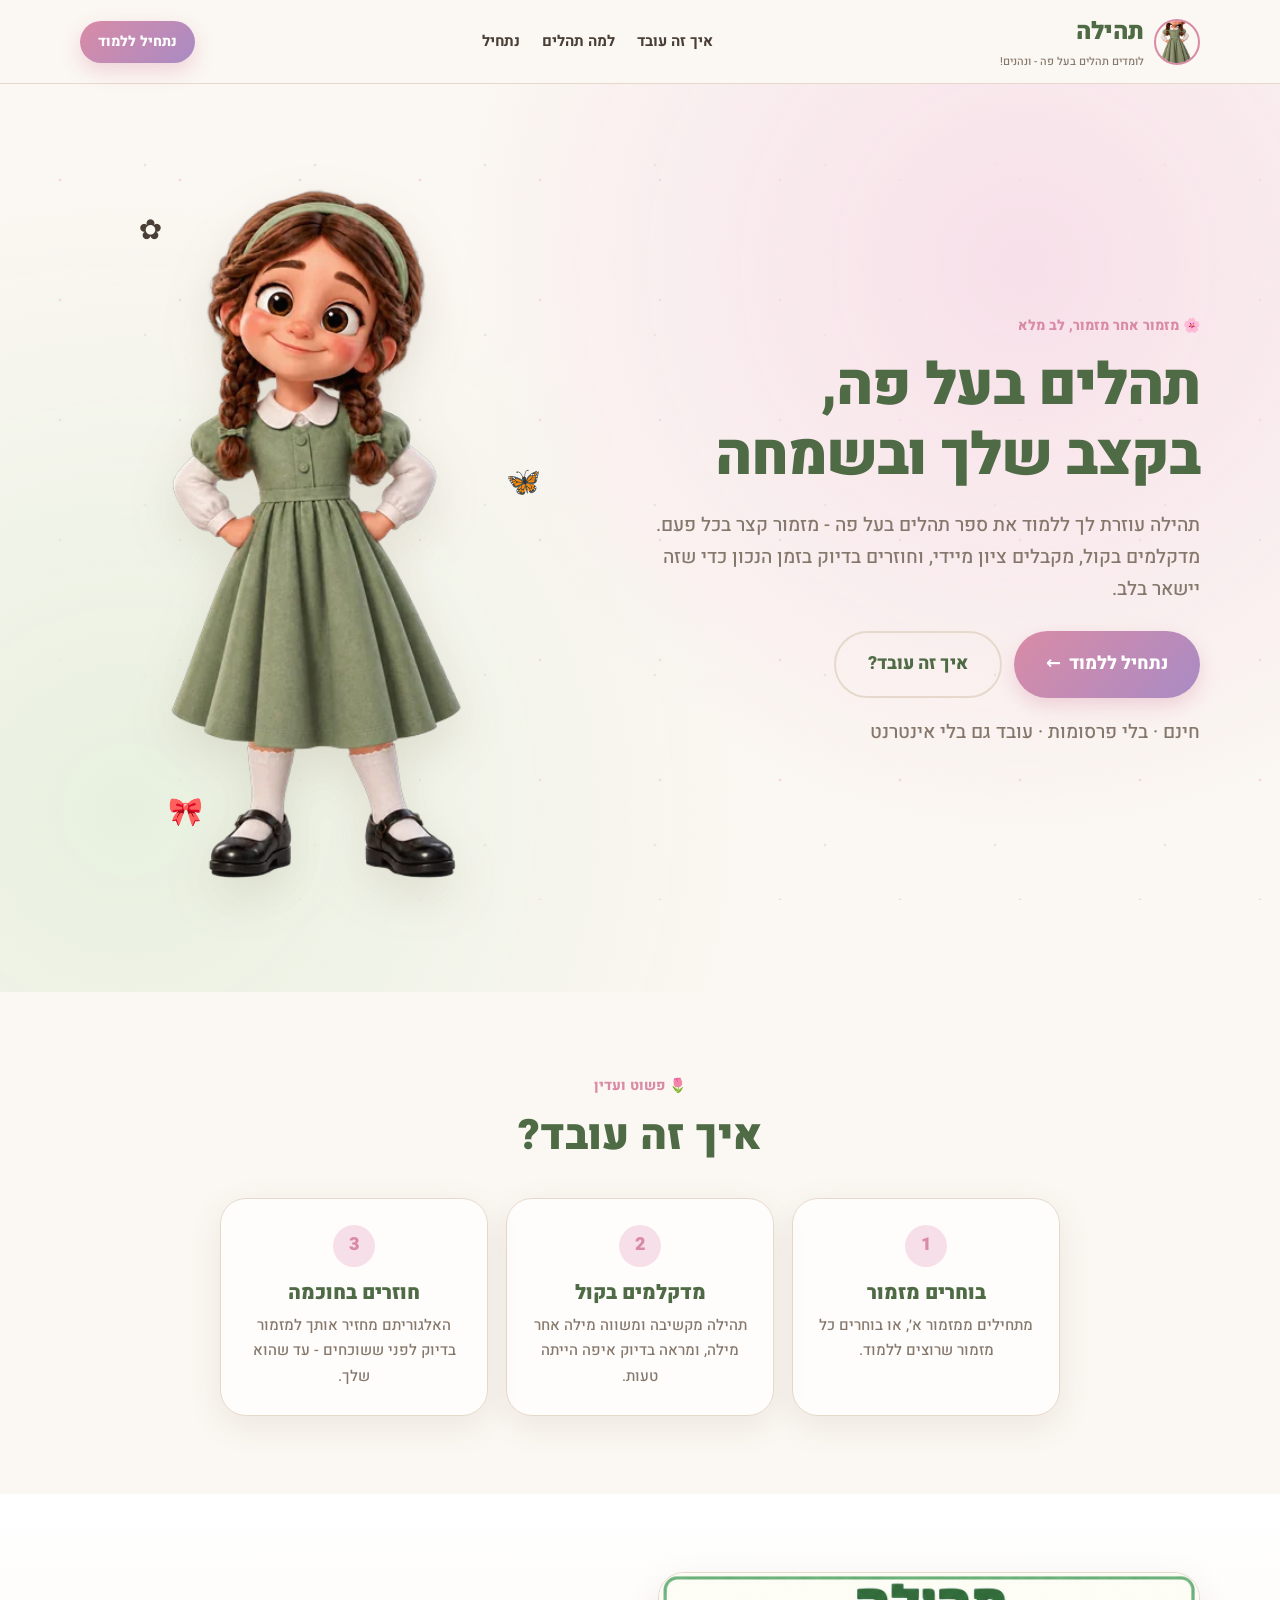
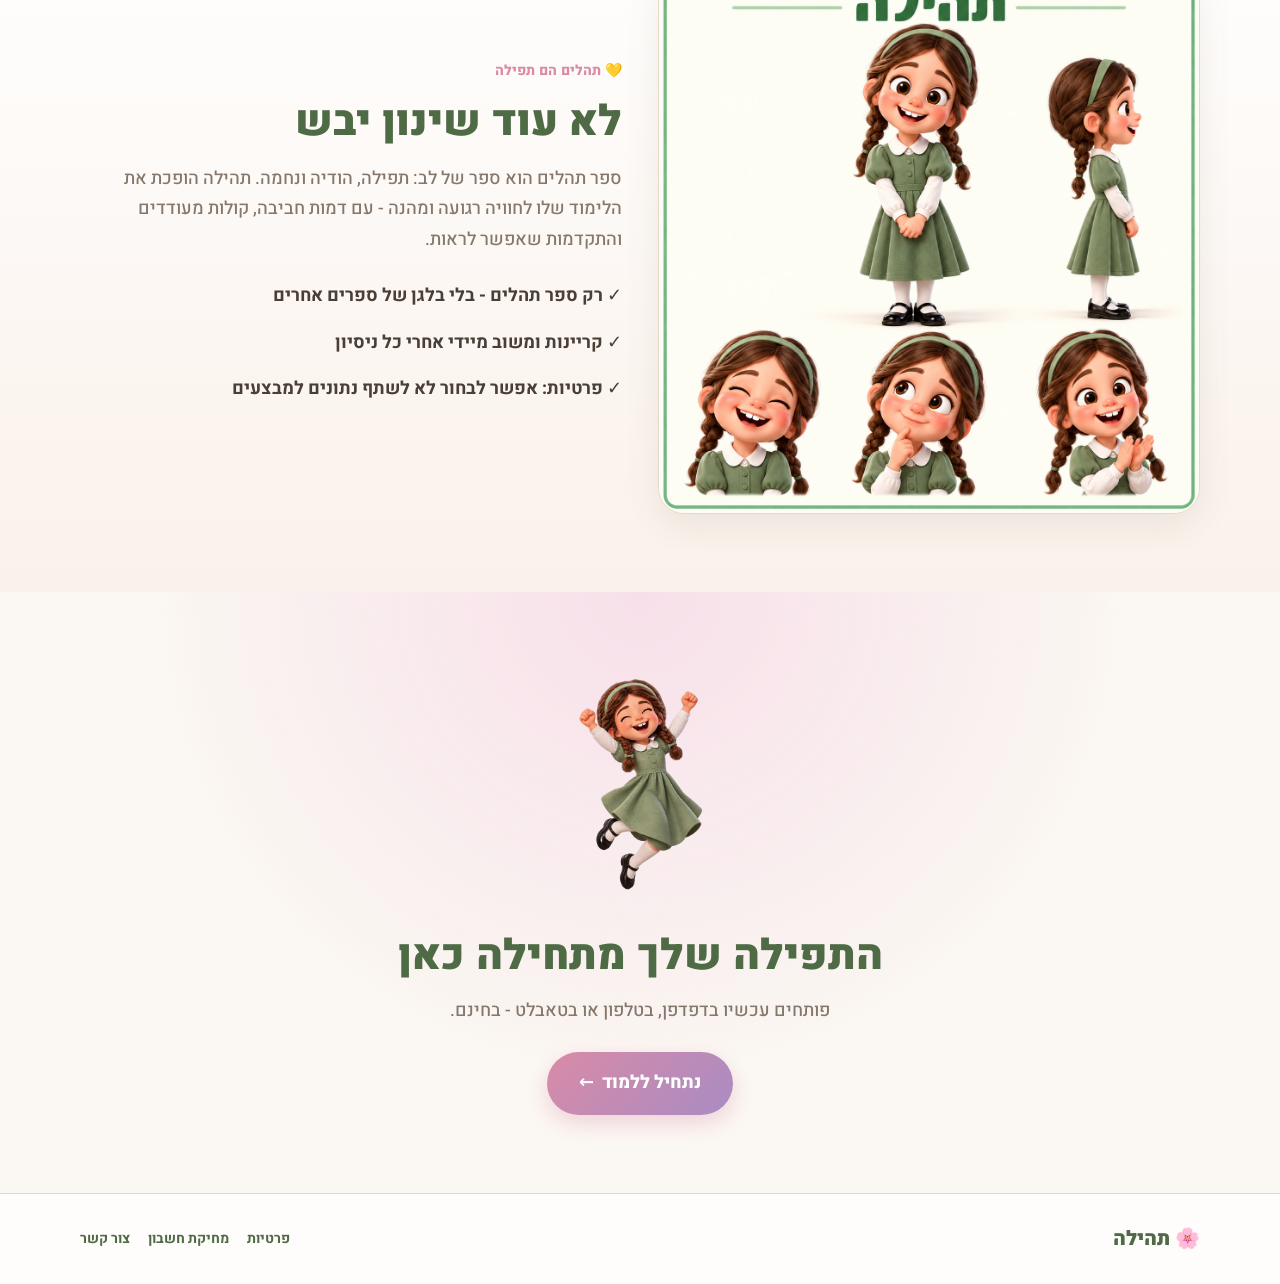
==== index.html @ 64737d5e "Tehila marketing homepage standalone site" ====
<!DOCTYPE html>
<html lang="he" dir="rtl">
<head>
<meta charset="UTF-8">
<meta name="viewport" content="width=device-width, initial-scale=1">
<title>תהילה - לומדת תהלים בעל פה, ונהנית!</title>
<meta name="description" content="תהילה: אפליקציה חינמית ללמידת ספר תהלים בעל פה. מזמור אחר מזמור, דקלום בקול, ציון מיידי וחזרות חכמות. בלי פרסומות.">
<meta name="theme-color" content="#a78b6d">
<link rel="icon" href="assets/img/logo.webp" type="image/webp">
<link rel="preconnect" href="https://fonts.googleapis.com">
<link rel="preconnect" href="https://fonts.gstatic.com" crossorigin>
<link href="https://fonts.googleapis.com/css2?family=Heebo:wght@400;500;700;800;900&family=Rubik:wght@400;600;800&display=swap" rel="stylesheet">
<link rel="stylesheet" href="styles.css">
<script src="config.js"></script>
</head>
<body>
<div class="petals" aria-hidden="true"></div>
<header class="site-header">
  <div class="wrap header-row">
    <a class="brand" href="#top" aria-label="תהילה - לראש הדף">
      <img src="assets/img/logo.webp" width="46" height="46" alt="" class="brand-ico">
      <span class="brand-txt"><strong>תהילה</strong><small>לומדים תהלים בעל פה - ונהנים!</small></span>
    </a>
    <nav class="topnav" aria-label="ניווט ראשי">
      <a href="#how">איך זה עובד</a>
      <a href="#why">למה תהלים</a>
      <a href="#start">נתחיל</a>
    </nav>
    <a class="btn btn-main btn-sm" data-app-link href="#">נתחיל ללמוד</a>
  </div>
</header>

<main id="main">
<section id="top" class="hero">
  <div class="wrap hero-row">
    <div class="hero-copy">
      <span class="kicker">🌸 מזמור אחר מזמור, לב מלא</span>
      <h1>תהלים בעל פה,<br>בקצב שלך ובשמחה</h1>
      <p>תהילה עוזרת לך ללמוד את ספר תהלים בעל פה - מזמור קצר בכל פעם. מדקלמים בקול, מקבלים ציון מיידי, וחוזרים בדיוק בזמן הנכון כדי שזה יישאר בלב.</p>
      <div class="hero-actions">
        <a class="btn btn-main btn-big" data-app-link href="#">נתחיל ללמוד <span aria-hidden="true">←</span></a>
        <a class="btn btn-ghost btn-big" href="#how">איך זה עובד?</a>
      </div>
      <p class="soft">חינם · בלי פרסומות · עובד גם בלי אינטרנט</p>
    </div>
    <div class="hero-art">
      <img src="assets/img/mascot-standing.webp" alt="תהילה, הדמות של האפליקציה" class="mascot">
      <span class="sparkle s1">✿</span><span class="sparkle s2">🦋</span><span class="sparkle s3">🎀</span>
    </div>
  </div>
</section>

<section id="how" class="section">
  <div class="wrap narrow center">
    <span class="kicker">🌷 פשוט ועדין</span>
    <h2>איך זה עובד?</h2>
    <div class="steps">
      <div class="step"><span class="num">1</span><h3>בוחרים מזמור</h3><p>מתחילים ממזמור א׳, או בוחרים כל מזמור שרוצים ללמוד.</p></div>
      <div class="step"><span class="num">2</span><h3>מדקלמים בקול</h3><p>תהילה מקשיבה ומשווה מילה אחר מילה, ומראה בדיוק איפה הייתה טעות.</p></div>
      <div class="step"><span class="num">3</span><h3>חוזרים בחוכמה</h3><p>האלגוריתם מחזיר אותך למזמור בדיוק לפני ששוכחים - עד שהוא שלך.</p></div>
    </div>
  </div>
</section>

<section id="why" class="section soft-section">
  <div class="wrap why-row">
    <img src="assets/img/board-tehila.png" alt="תהילה - דמויות ותמונות" class="board">
    <div class="why-copy">
      <span class="kicker">💛 תהלים הם תפילה</span>
      <h2>לא עוד שינון יבש</h2>
      <p>ספר תהלים הוא ספר של לב: תפילה, הודיה ונחמה. תהילה הופכת את הלימוד שלו לחוויה רגועה ומהנה - עם דמות חביבה, קולות מעודדים והתקדמות שאפשר לראות.</p>
      <ul class="ticks">
        <li>✓ רק ספר תהלים - בלי בלגן של ספרים אחרים</li>
        <li>✓ קריינות ומשוב מיידי אחרי כל ניסיון</li>
        <li>✓ פרטיות: אפשר לבחור לא לשתף נתונים למבצעים</li>
      </ul>
    </div>
  </div>
</section>

<section id="start" class="section cta">
  <div class="wrap center">
    <img src="assets/img/mascot-celebrating.webp" alt="" class="cta-mascot">
    <h2>התפילה שלך מתחילה כאן</h2>
    <p>פותחים עכשיו בדפדפן, בטלפון או בטאבלט - בחינם.</p>
    <a class="btn btn-main btn-big" data-app-link href="#">נתחיל ללמוד <span aria-hidden="true">←</span></a>
  </div>
</section>
</main>

<footer class="site-footer">
  <div class="wrap footer-row">
    <span class="foot-brand">🌸 תהילה</span>
    <nav>
      <a href="privacy.html">פרטיות</a>
      <a href="delete-account.html">מחיקת חשבון</a>
      <a href="mailto:hello@shinena.app">צור קשר</a>
    </nav>
  </div>
</footer>
<script src="app.js"></script>
</body>
</html>
---- styles.css ----
/* Tehila landing — soft sage paper, warm cream, rose & lilac accents.
   Deliberately distinct from Shinena's deep-green game/journey look. */
:root{
  --paper:#fbf7f2; --paper2:#f3eadf; --card:#fffdfb; --ink:#4a3f36; --muted:#85776b;
  --sage:#7f9b72; --sage-d:#4f6b46; --rose:#d98ba6; --lilac:#a98bc4; --gold:#d9a441;
  --line:#e6d9cc; --radius:26px; --shadow:0 10px 34px #6b523419;
  --font:"Heebo",system-ui,-apple-system,"Segoe UI",Arial,sans-serif;
}
*{box-sizing:border-box}
html{scroll-behavior:smooth}
body{margin:0;font-family:var(--font);font-weight:500;font-size:18px;line-height:1.7;background:var(--paper);color:var(--ink);-webkit-font-smoothing:antialiased}
img{max-width:100%;height:auto;display:block}
a{color:var(--sage-d);text-decoration:none}
h1,h2,h3{margin:0;line-height:1.2;color:var(--sage-d);font-weight:900}
h1{font-size:clamp(34px,5vw,58px);letter-spacing:-1px}
h2{font-size:clamp(28px,4vw,42px);text-align:center;margin-bottom:14px}
h3{font-size:20px}
p{margin:0}
.wrap{width:min(1120px,100% - 40px);margin-inline:auto}
.narrow{width:min(840px,100% - 40px)}
.center{text-align:center}
.section{padding:78px 0}
.soft-section{background:linear-gradient(180deg,#fff, #faf1ea)}

.site-header{position:sticky;top:0;z-index:20;background:#fbf7f2e8;backdrop-filter:blur(12px);border-bottom:1px solid var(--line)}
.header-row{display:flex;align-items:center;justify-content:space-between;gap:16px;padding:12px 0}
.brand{display:flex;align-items:center;gap:10px}
.brand-ico{width:46px;height:46px;border-radius:50%;object-fit:cover;border:2px solid var(--rose)}
.brand-txt strong{display:block;font-size:24px;color:var(--sage-d);font-weight:900}
.brand-txt small{display:block;font-size:11px;color:var(--muted)}
.topnav{display:flex;gap:22px}
.topnav a{font-weight:700;font-size:15px;color:var(--ink)}
.topnav a:hover{color:var(--rose)}

.btn{display:inline-flex;align-items:center;justify-content:center;gap:8px;border-radius:999px;font-weight:800;cursor:pointer;border:none;font-size:16px;padding:12px 24px;transition:transform .15s, box-shadow .15s}
.btn:hover{transform:translateY(-2px)}
.btn-sm{padding:9px 18px;font-size:14px}
.btn-big{padding:16px 32px;font-size:18px}
.btn-main{background:linear-gradient(135deg,var(--rose),var(--lilac));color:#fff;box-shadow:0 8px 20px #d98ba655}
.btn-ghost{background:transparent;border:2px solid var(--line);color:var(--sage-d)}

.hero{position:relative;overflow:hidden;background:radial-gradient(circle at 80% 20%,#f7dfe9 0,transparent 45%),radial-gradient(circle at 10% 80%,#e7f0df 0,transparent 45%)}
.hero-row{display:grid;grid-template-columns:1.1fr .9fr;gap:30px;align-items:center;padding:60px 0}
.kicker{display:inline-block;font-size:14px;font-weight:800;color:var(--rose);margin-bottom:14px}
.hero-copy p{max-width:560px;font-size:19px;color:var(--muted);margin:18px 0}
.hero-actions{display:flex;gap:12px;flex-wrap:wrap;margin-top:26px}
.soft{font-size:13px;color:var(--muted);margin-top:16px}
.hero-art{position:relative;display:flex;justify-content:center}
.mascot{width:min(420px,80%);filter:drop-shadow(0 18px 24px #6b523425)}
.sparkle{position:absolute;font-size:28px;animation:float 4s ease-in-out infinite}
.s1{top:8%;left:12%}.s2{top:40%;right:6%;animation-delay:1s}.s3{bottom:12%;left:18%;animation-delay:2s}
@keyframes float{0%,100%{transform:translateY(0)}50%{transform:translateY(-12px)}}

.steps{display:grid;grid-template-columns:repeat(3,1fr);gap:18px;margin-top:36px}
.step{background:var(--card);border:1px solid var(--line);border-radius:var(--radius);padding:26px 22px;box-shadow:var(--shadow)}
.step .num{display:inline-grid;place-items:center;width:42px;height:42px;border-radius:50%;background:#f7dfe9;color:var(--rose);font-weight:900;margin-bottom:14px}
.step p{color:var(--muted);font-size:15px;margin-top:8px}

.why-row{display:grid;grid-template-columns:1fr 1fr;gap:36px;align-items:center}
.board{border-radius:var(--radius);box-shadow:var(--shadow);border:1px solid var(--line)}
.why-copy h2{text-align:right}
.why-copy p{color:var(--muted);margin:16px 0}
.ticks{list-style:none;padding:0;margin:18px 0}
.ticks li{padding:8px 0;font-weight:700}
.cta{background:radial-gradient(circle at 50% 0,#f7dfe9 0,transparent 55%)}
.cta-mascot{width:130px;margin:0 auto 14px}
.cta p{color:var(--muted);margin:12px 0 26px}

.site-footer{border-top:1px solid var(--line);padding:28px 0;background:#fffdfb}
.footer-row{display:flex;justify-content:space-between;align-items:center;flex-wrap:wrap;gap:14px}
.foot-brand{font-weight:900;color:var(--sage-d);font-size:20px}
.site-footer nav{display:flex;gap:18px}
.site-footer a{font-size:14px;font-weight:700}

.petals{position:fixed;inset:0;pointer-events:none;z-index:0;opacity:.5;
  background-image:radial-gradient(#e7b9cd 1.5px,transparent 1.6px),radial-gradient(#c9dcbe 1.5px,transparent 1.6px);
  background-size:120px 120px,170px 170px;background-position:0 0,60px 80px}
body>*{position:relative;z-index:1}

@media(max-width:820px){
  .topnav{display:none}
  .hero-row,.why-row{grid-template-columns:1fr}
  .hero-art{order:-1}
  .mascot{width:240px}
  .steps{grid-template-columns:1fr}
}
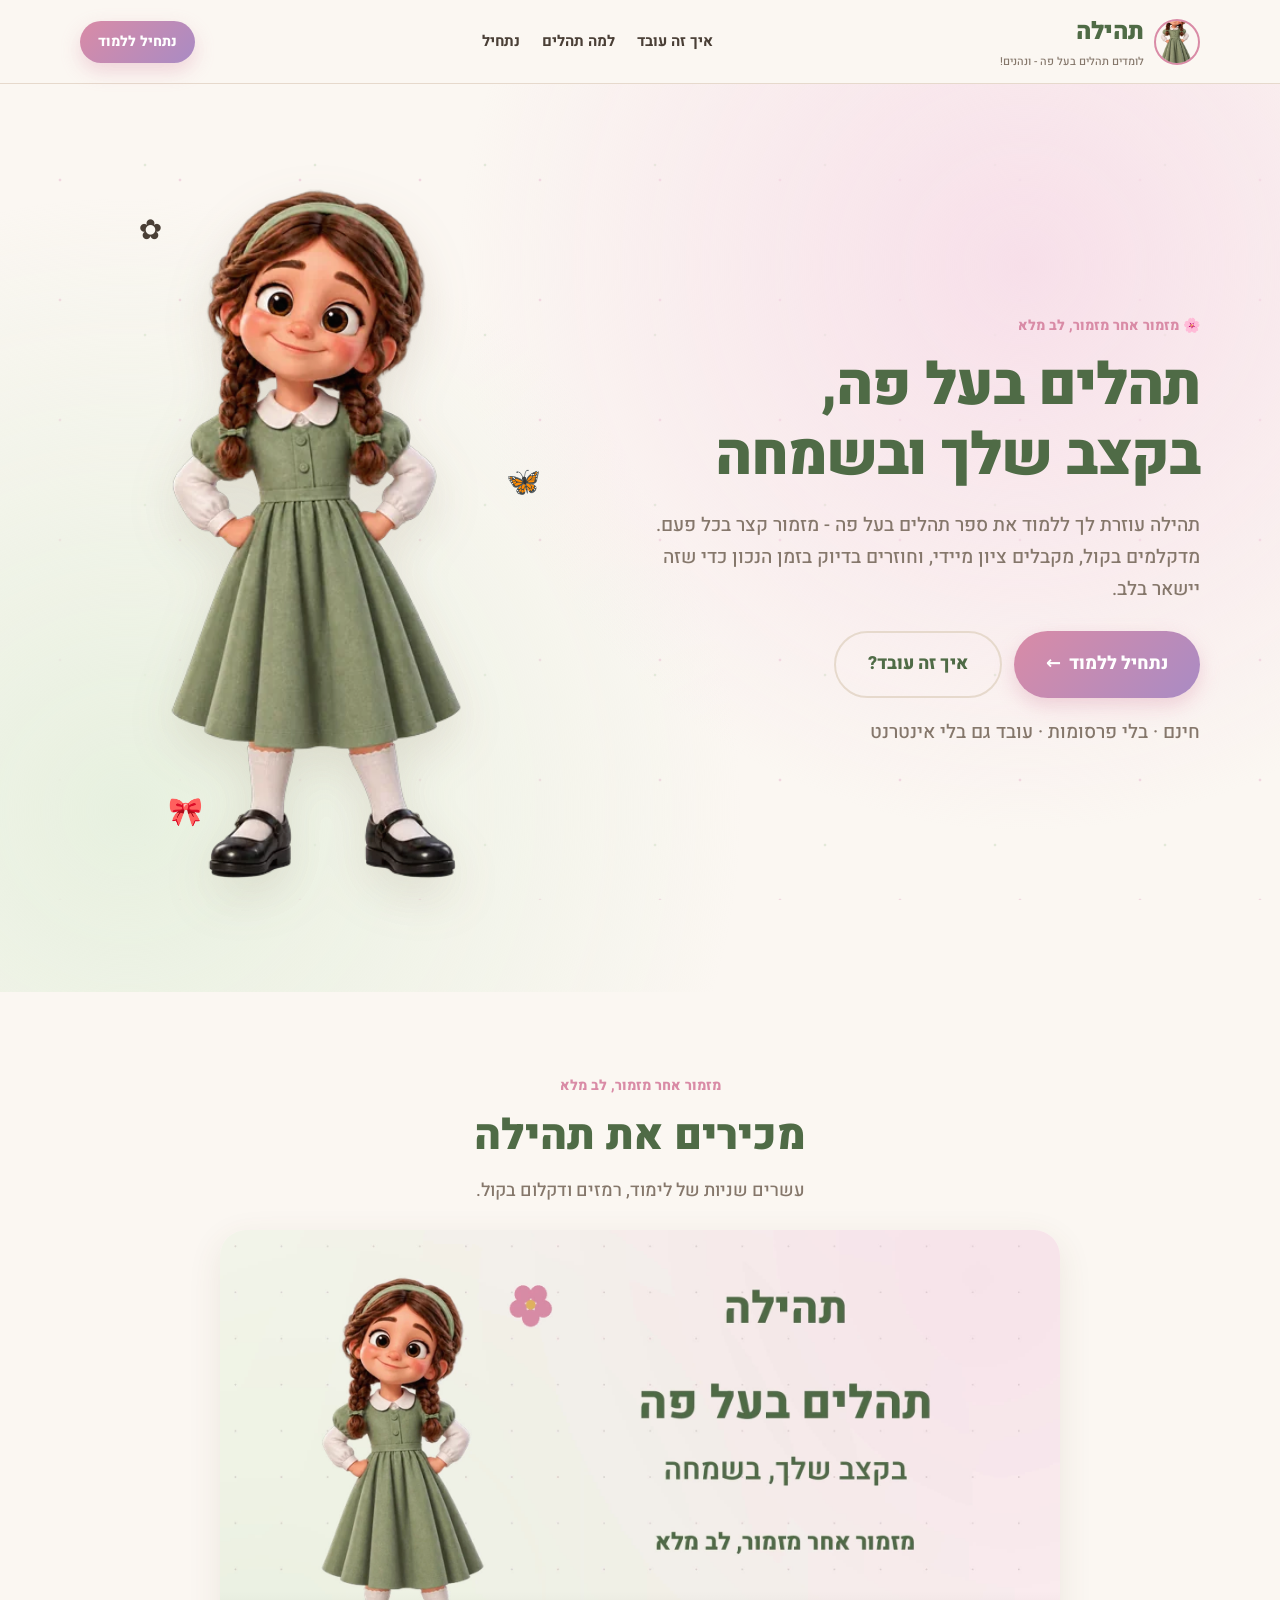
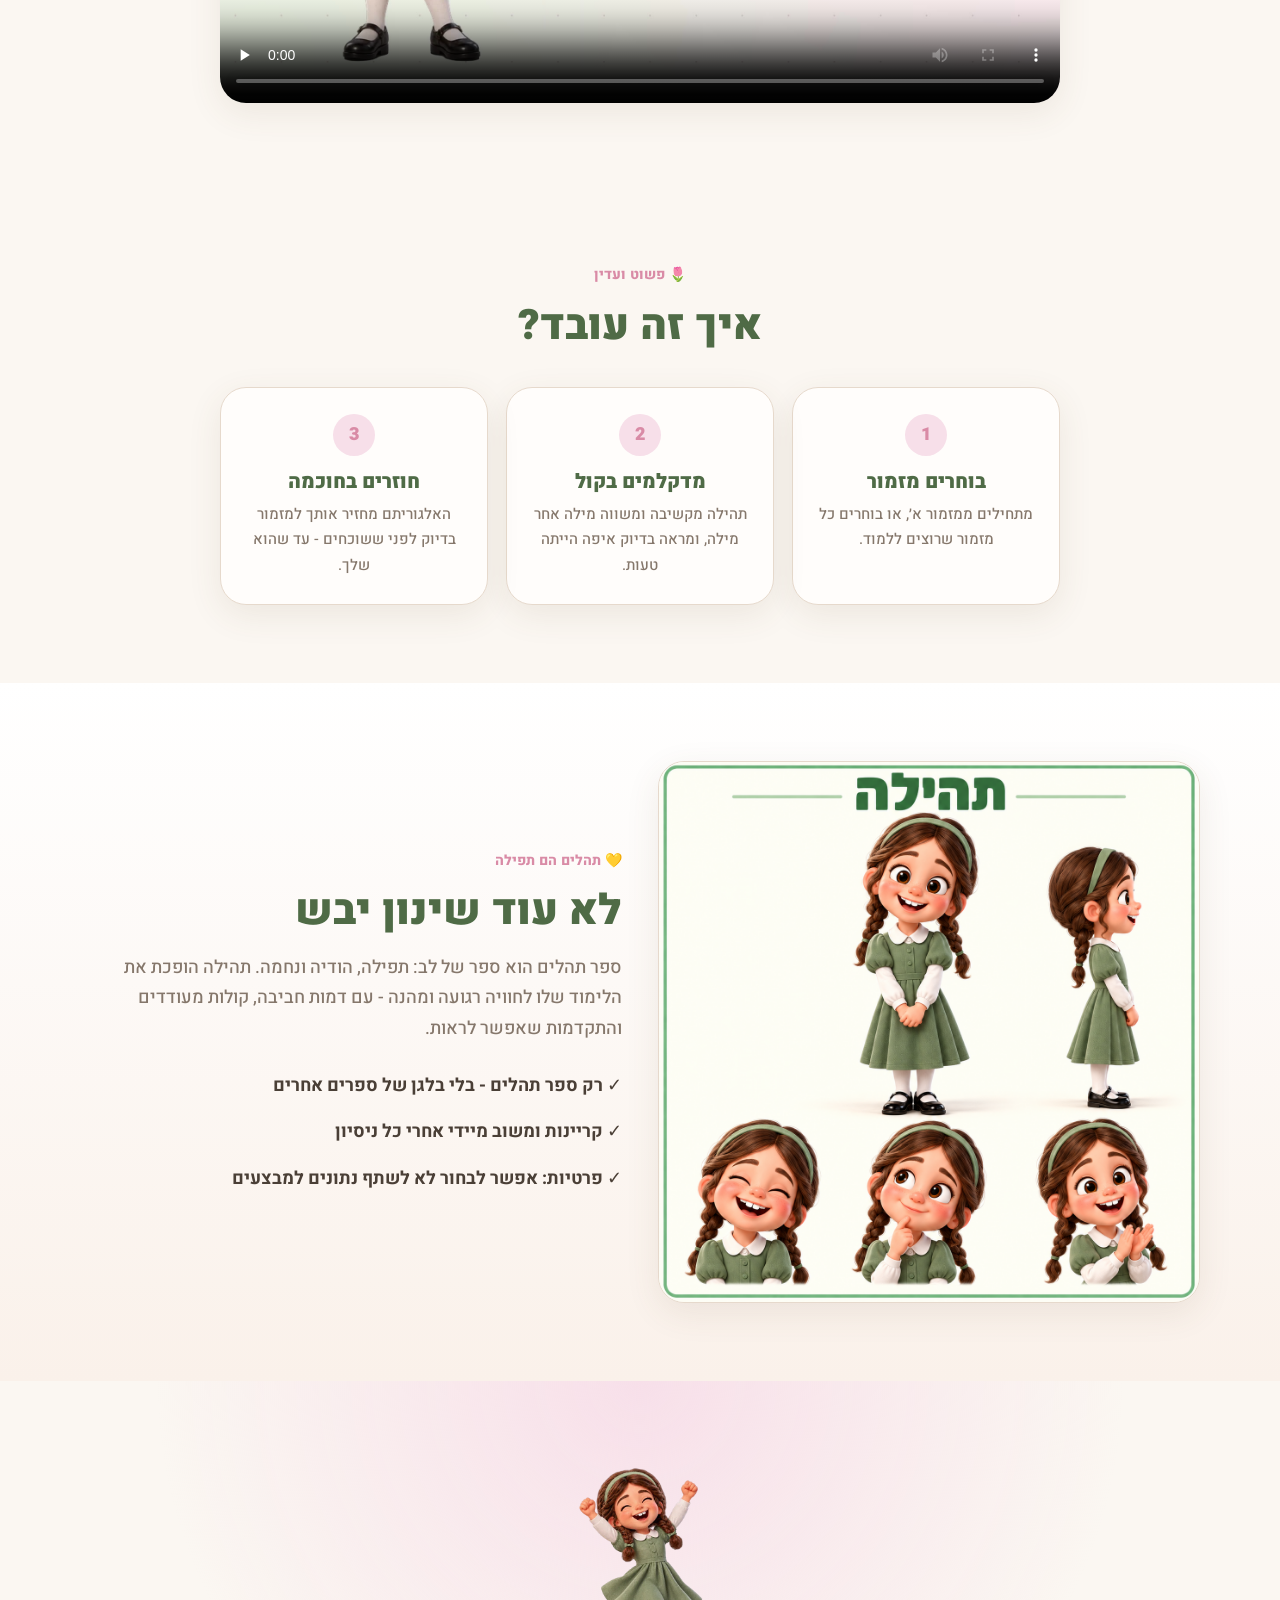
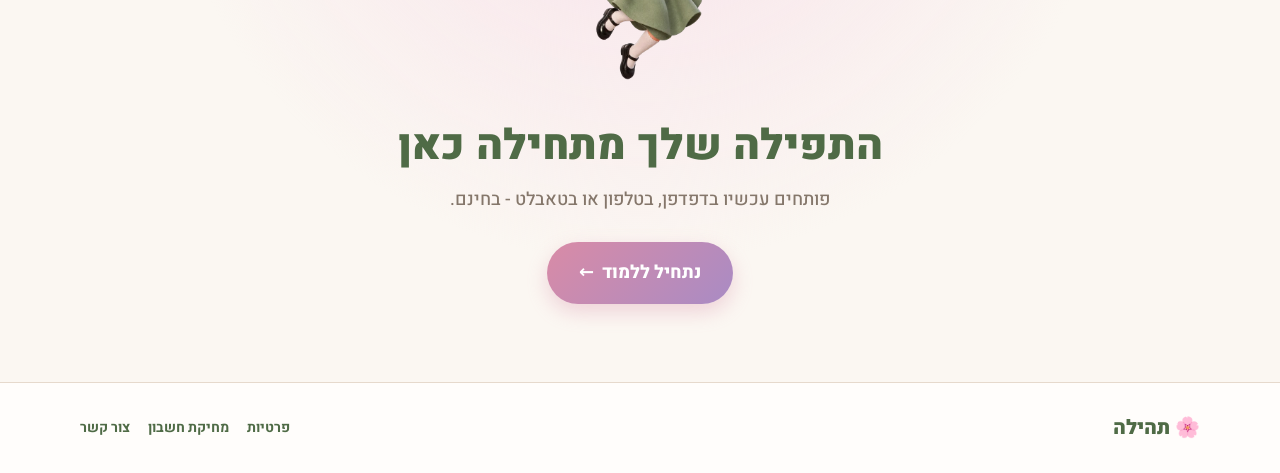
==== commit abd93dd6: "Add Tehila store assets and promo video via supplied patch - Apply tehila-homepage-video.patch (veri" ====
--- a/index.html
+++ b/index.html
@@ -47,6 +47,23 @@
       <img src="assets/img/mascot-standing.webp" alt="תהילה, הדמות של האפליקציה" class="mascot">
       <span class="sparkle s1">✿</span><span class="sparkle s2">🦋</span><span class="sparkle s3">🎀</span>
     </div>
+  </div>
+</section>
+
+<!-- TEHILA PROMO: existing-voice final, 20 seconds -->
+<section id="promo" class="section" aria-labelledby="tehila-promo-title">
+  <div class="wrap narrow center">
+    <span class="kicker">מזמור אחר מזמור, לב מלא</span>
+    <h2 id="tehila-promo-title">מכירים את תהילה</h2>
+    <p style="margin: 0 0 24px; color: var(--muted)">עשרים שניות של לימוד, רמזים ודקלום בקול.</p>
+    <video controls playsinline preload="none" width="1920" height="1080"
+      poster="assets/video/tehila-promo-poster.jpg"
+      aria-label="סרטון היכרות עם תהילה, עם הקול של תהילה וכתוביות בעברית"
+      style="display:block;width:100%;height:auto;aspect-ratio:16/9;border-radius:26px;background:#fbf7f2;box-shadow:0 10px 34px #6b523419">
+      <source src="assets/video/tehila-promo.mp4" type="video/mp4">
+      <track kind="captions" src="assets/video/tehila-promo-he.vtt" srclang="he" label="עברית" default>
+      הדפדפן לא תומך בניגון וידאו. <a href="assets/video/tehila-promo.mp4">לצפייה בסרטון</a>
+    </video>
   </div>
 </section>
 
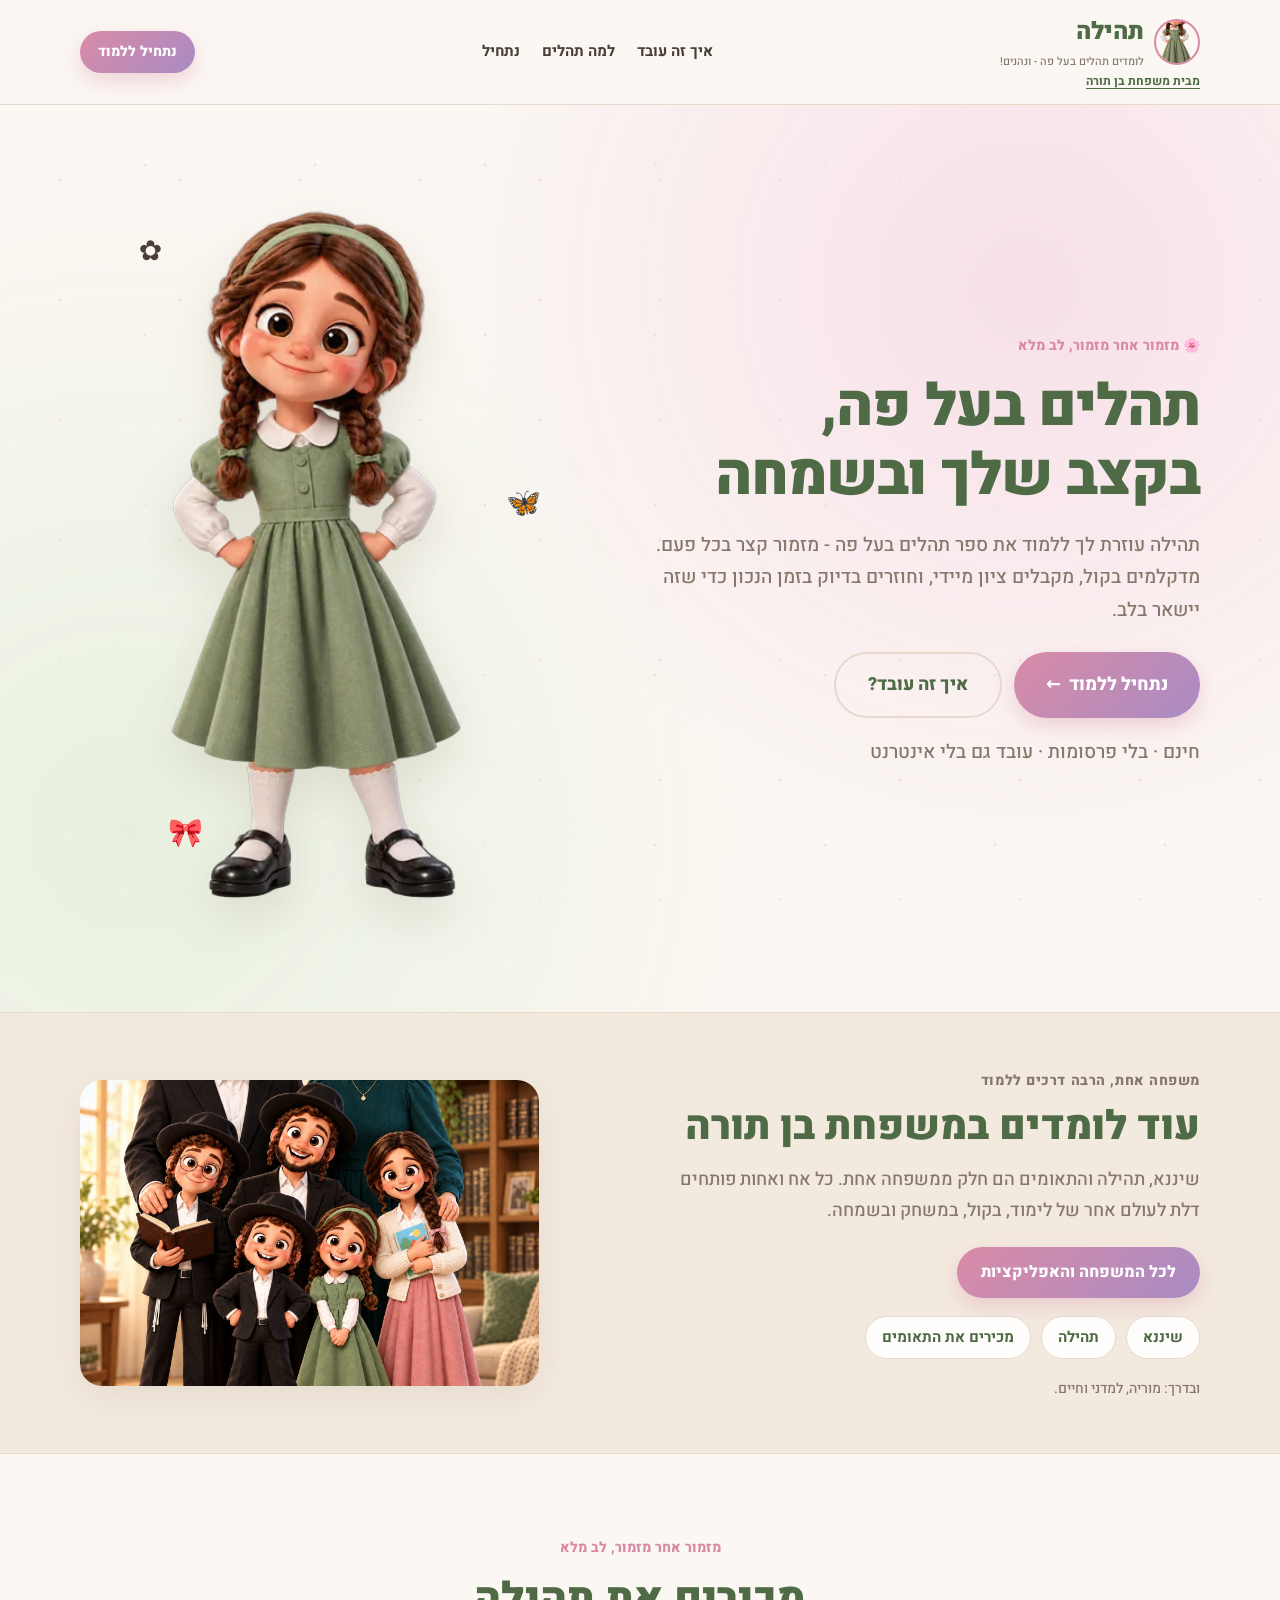
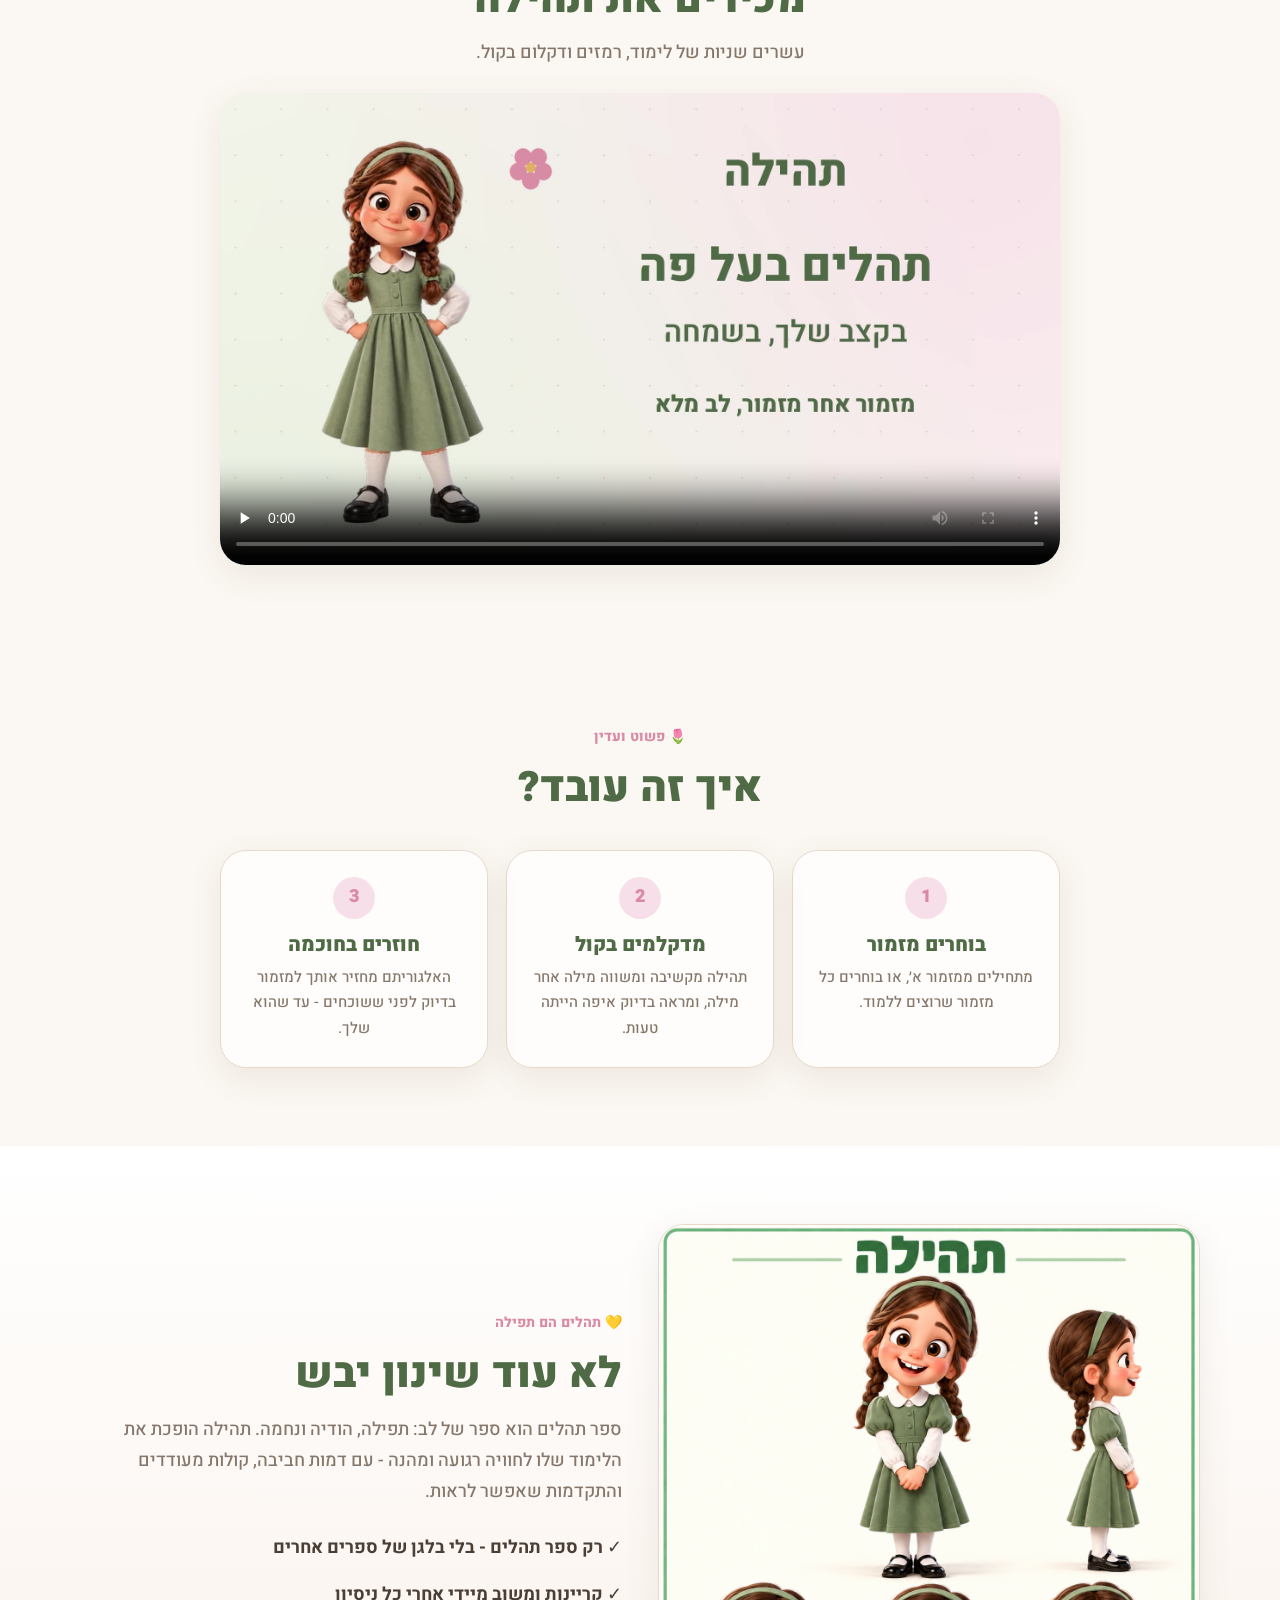
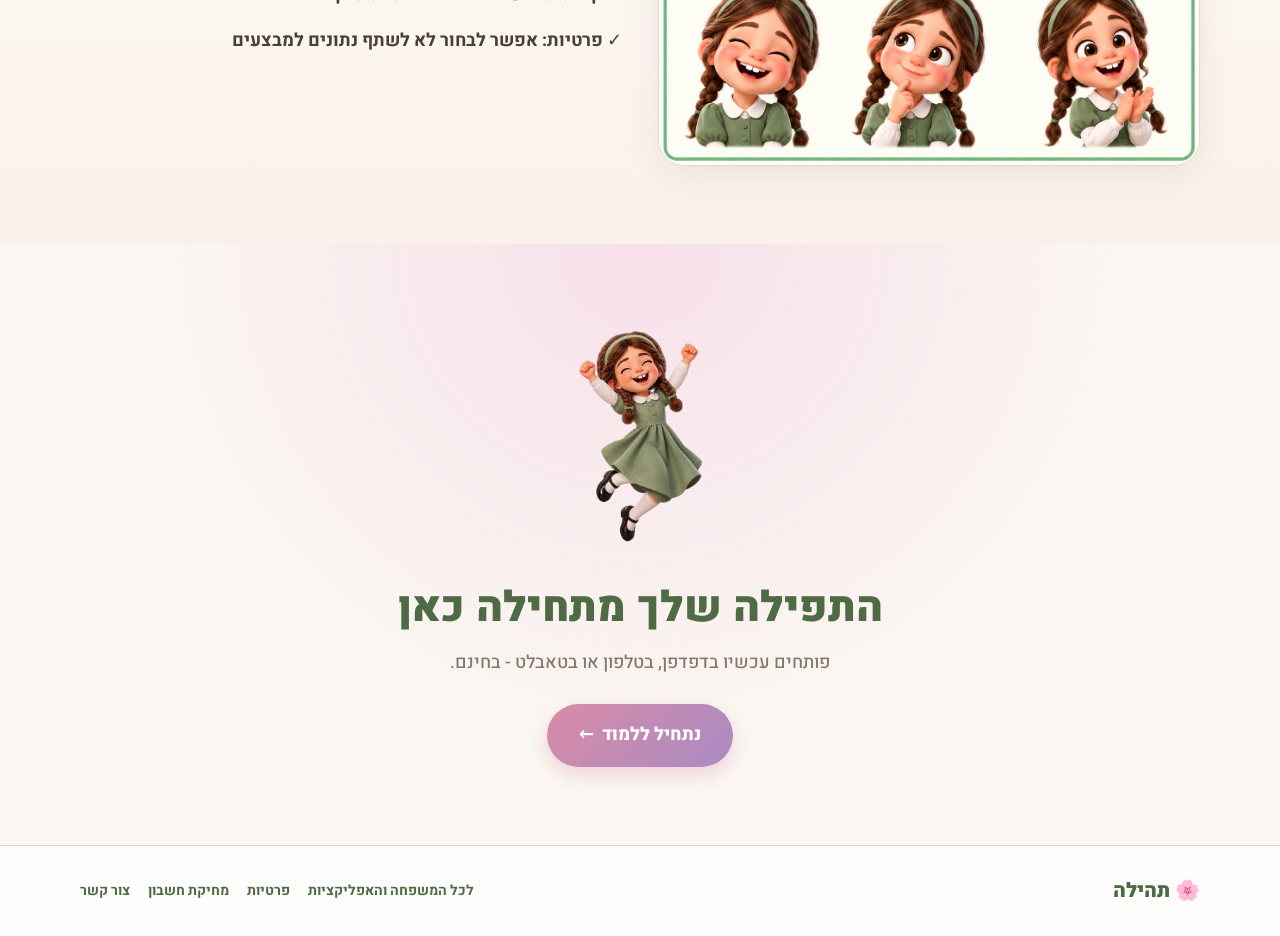
==== commit 4a7ba98f: "Publish approved Ben Torah family branding on Tehila Added family brand section with links and descr" ====
--- a/index.html
+++ b/index.html
@@ -12,15 +12,17 @@
 <link href="https://fonts.googleapis.com/css2?family=Heebo:wght@400;500;700;800;900&family=Rubik:wght@400;600;800&display=swap" rel="stylesheet">
 <link rel="stylesheet" href="styles.css">
 <script src="config.js"></script>
+<link rel="stylesheet" href="family-brand.css">
 </head>
 <body>
 <div class="petals" aria-hidden="true"></div>
 <header class="site-header">
   <div class="wrap header-row">
-    <a class="brand" href="#top" aria-label="תהילה - לראש הדף">
+    <div class="family-brand-identity"><a class="brand" href="#top" aria-label="תהילה - לראש הדף">
       <img src="assets/img/logo.webp" width="46" height="46" alt="" class="brand-ico">
       <span class="brand-txt"><strong>תהילה</strong><small>לומדים תהלים בעל פה - ונהנים!</small></span>
     </a>
+<a class="family-brand-link" href="https://bentora-family.vercel.app/">מבית משפחת בן תורה</a></div>
     <nav class="topnav" aria-label="ניווט ראשי">
       <a href="#how">איך זה עובד</a>
       <a href="#why">למה תהלים</a>
@@ -49,6 +51,24 @@
     </div>
   </div>
 </section>
+<section id="ben-torah-family" class="family-brand-area" aria-labelledby="family-brand-title">
+  <div class="wrap family-brand-grid">
+    <div class="family-brand-copy">
+      <span class="family-brand-kicker">משפחה אחת, הרבה דרכים ללמוד</span>
+      <h2 id="family-brand-title">עוד לומדים במשפחת בן תורה</h2>
+      <p>שיננא, תהילה והתאומים הם חלק ממשפחה אחת. כל אח ואחות פותחים דלת לעולם אחר של לימוד, בקול, במשחק ובשמחה.</p>
+      <a class="btn btn-main" href="https://bentora-family.vercel.app/">לכל המשפחה והאפליקציות</a>
+      <div class="family-brand-actions" aria-label="Ben Torah">
+        <a class="family-brand-pill" href="https://shinena.vercel.app/">שיננא</a>
+        <a class="family-brand-pill" href="https://tehila-homepage.vercel.app/">תהילה</a>
+        <a class="family-brand-pill" href="https://teomin-homepage.vercel.app/">מכירים את התאומים</a>
+      </div>
+      <p class="family-brand-upcoming">ובדרך: מוריה, למדני וחיים.</p>
+    </div>
+    <img class="family-brand-photo" src="assets/img/ben-torah-family.jpg" width="1536" height="1024" alt="Ben Torah" loading="lazy" decoding="async">
+  </div>
+</section>
+
 
 <!-- TEHILA PROMO: existing-voice final, 20 seconds -->
 <section id="promo" class="section" aria-labelledby="tehila-promo-title">
@@ -109,6 +129,7 @@
   <div class="wrap footer-row">
     <span class="foot-brand">🌸 תהילה</span>
     <nav>
+<a href="https://bentora-family.vercel.app/">לכל המשפחה והאפליקציות</a>
       <a href="privacy.html">פרטיות</a>
       <a href="delete-account.html">מחיקת חשבון</a>
       <a href="mailto:hello@shinena.app">צור קשר</a>
--- a/family-brand.css
+++ b/family-brand.css
@@ -0,0 +1,13 @@
+/* Shared family area; each product keeps its own palette. */
+.family-brand-link{font-size:12px;font-weight:700;display:block;text-decoration:underline;text-underline-offset:3px;white-space:nowrap}
+.family-brand-area{padding:52px 0;background:var(--paper2);border-block:1px solid var(--line)}
+.family-brand-grid{display:grid;grid-template-columns:1.15fr .85fr;align-items:center;gap:40px}
+.family-brand-copy h2{text-align:start;font-size:clamp(28px,3.4vw,40px);margin:8px 0 14px}
+.family-brand-copy p{max-width:55ch;margin:0 0 20px;color:var(--muted)}
+.family-brand-kicker{font-size:14px;letter-spacing:.04em;font-weight:800;color:var(--muted)}
+.family-brand-photo{width:100%;height:auto;aspect-ratio:3/2;object-fit:cover;border-radius:22px;box-shadow:var(--shadow)}
+.family-brand-actions{display:flex;flex-wrap:wrap;gap:10px;align-items:center;margin-block:18px}
+.family-brand-pill{display:inline-block;padding:8px 16px;border:1px solid var(--line);border-radius:999px;background:var(--card);font-size:15px;text-decoration:none;font-weight:700}
+.family-brand-copy .family-brand-upcoming{font-size:14px;margin-bottom:0}
+.family-brand-area a:focus-visible,.family-brand-link:focus-visible{outline:3px solid currentColor;outline-offset:4px}
+@media(max-width:700px){.family-brand-grid{grid-template-columns:1fr;gap:24px}.family-brand-area{padding:36px 0}.family-brand-photo{max-height:270px;object-fit:contain}.family-brand-copy h2{font-size:29px}.family-brand-actions{gap:8px}}
